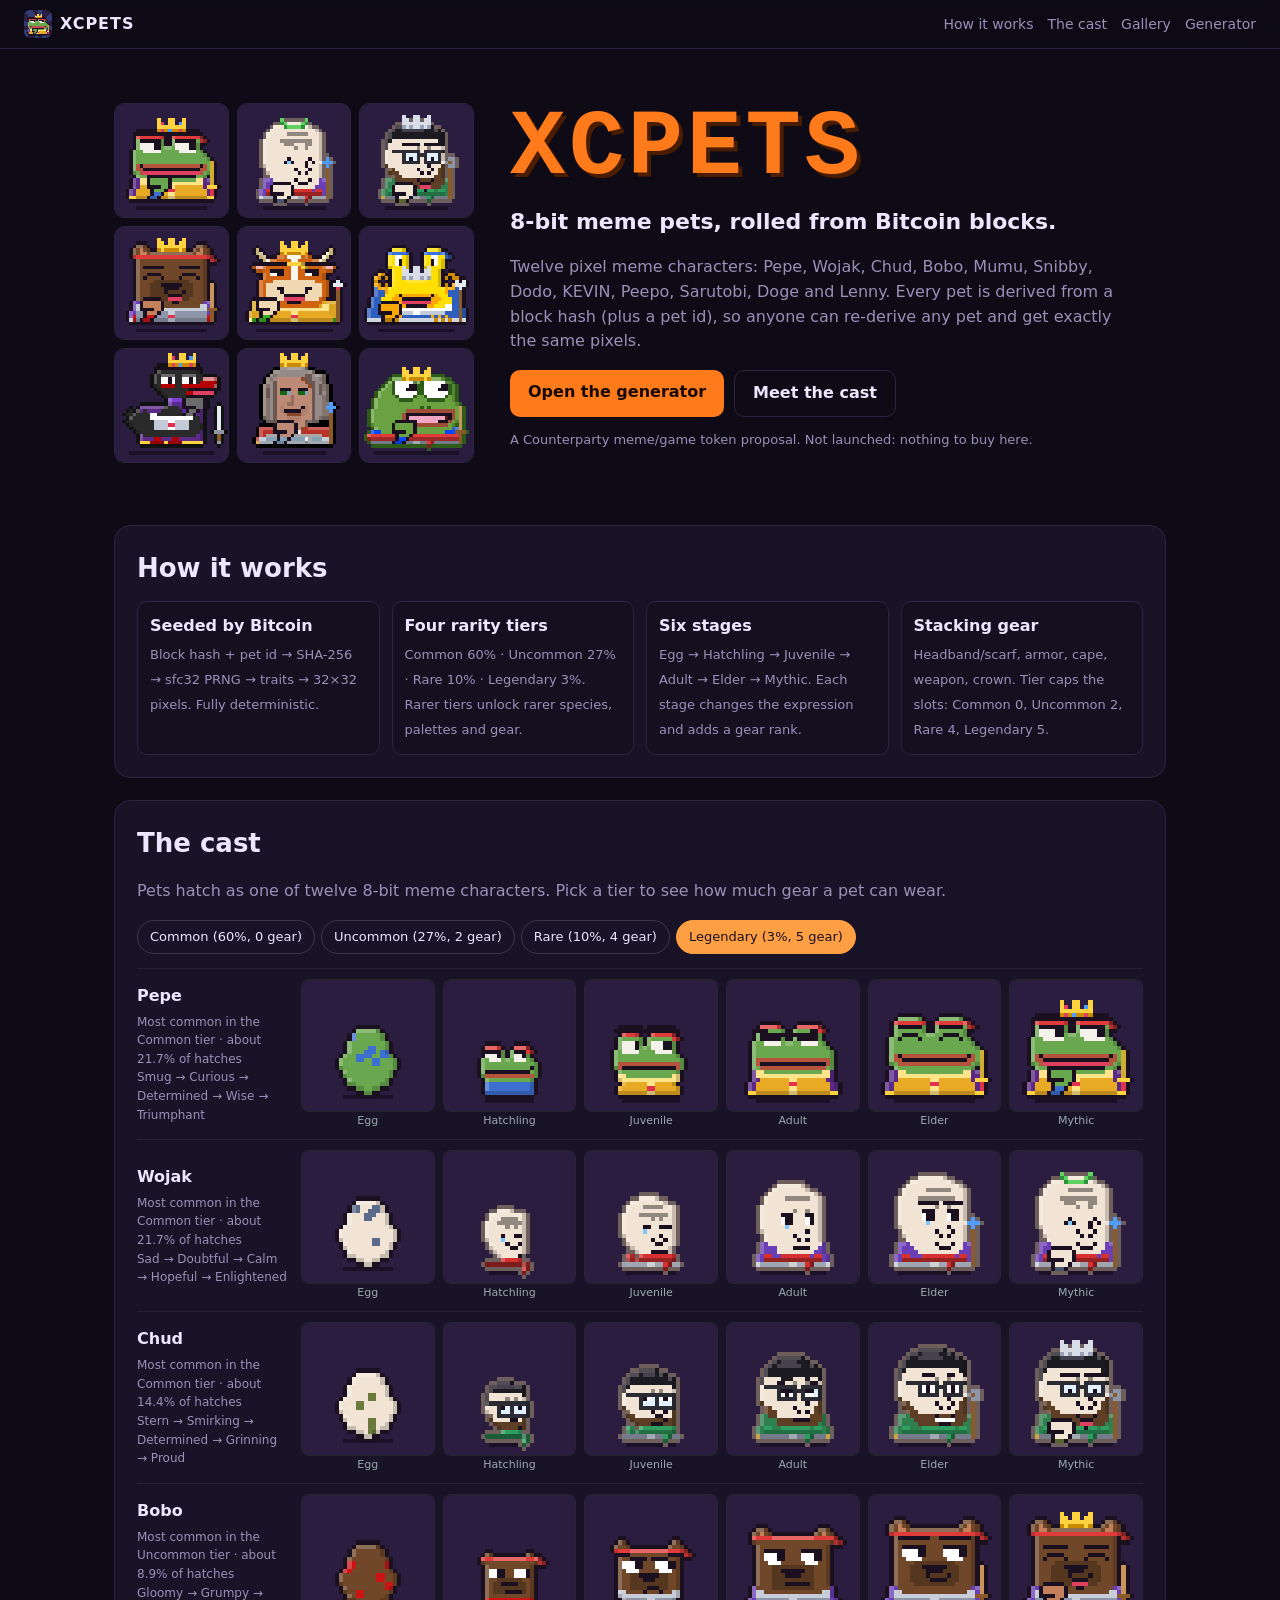
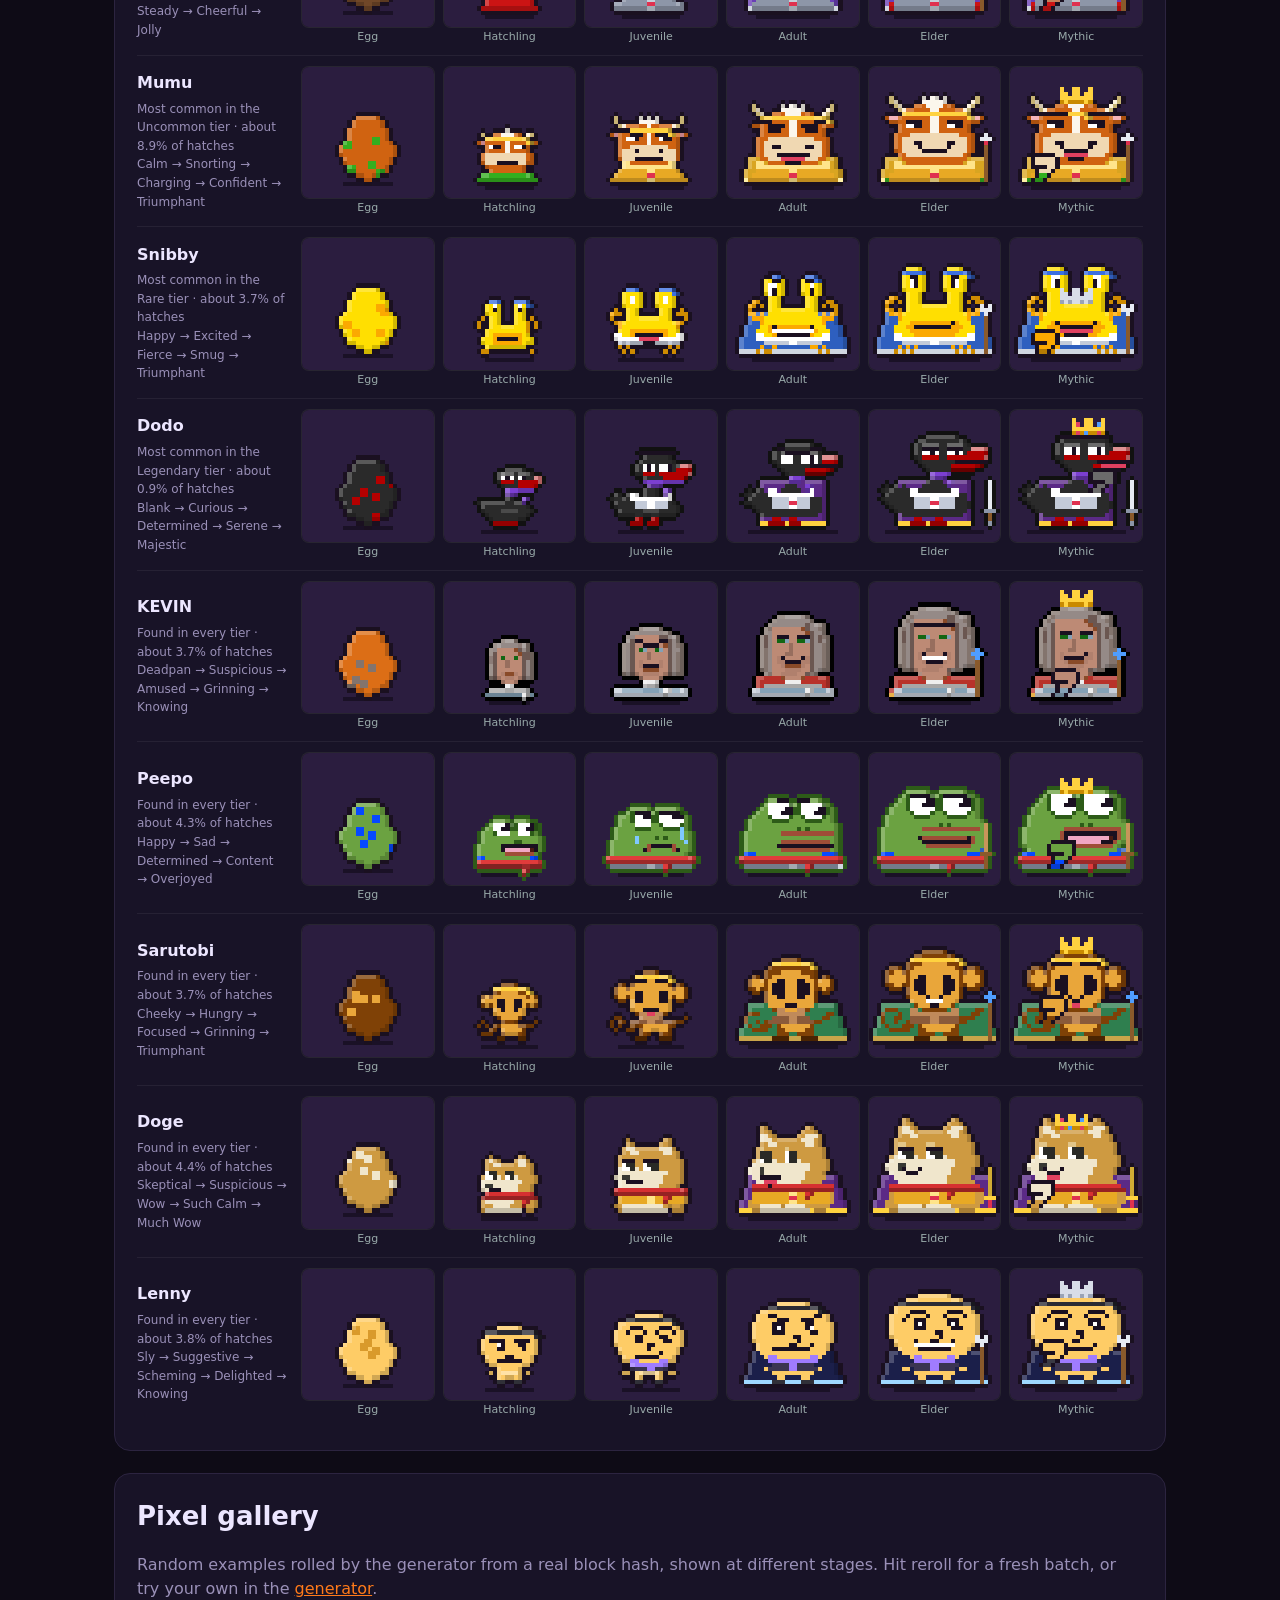
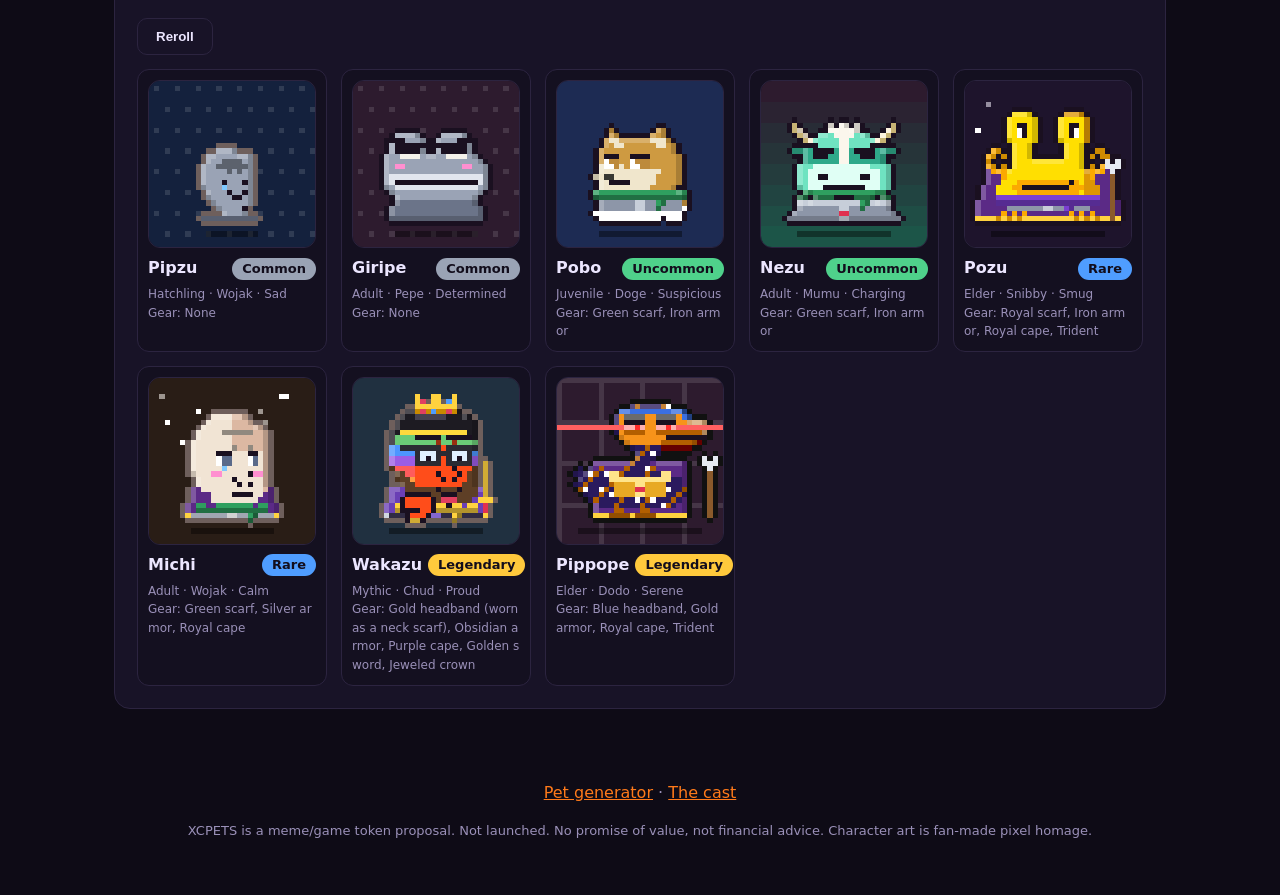
==== index.html @ 15fae64a "XCPETS promo site" ====
<!doctype html>
<html lang="en">
<head>
<meta charset="utf-8">
<meta name="viewport" content="width=device-width,initial-scale=1">
<title>XCPETS — 8-bit meme pets, rolled from Bitcoin blocks</title>
<meta name="description" content="XCPETS: twelve 8-bit meme characters, each pet rolled deterministically from a Bitcoin block hash. Try the pet generator. Not launched yet.">
<meta property="og:title" content="XCPETS — 8-bit meme pets">
<meta property="og:description" content="Twelve 8-bit meme characters, rolled from Bitcoin block hashes. Six stages, four rarity tiers, stacking gear.">
<meta property="og:image" content="img/cast.png">
<meta name="robots" content="noindex">
<link rel="icon" href="img/logo.png">
<link rel="stylesheet" href="css/style.css">
</head>
<body>
<header class="nav">
  <a class="brand" href="#top"><img src="img/logo.png" alt="XCPETS logo: a pixel Pepe pet" width="28" height="28"> XCPETS</a>
  <nav>
    <a href="#how">How it works</a><a href="#cast">The cast</a><a href="#gallery">Gallery</a><a href="generator.html">Generator</a>
  </nav>
</header>

<main id="top">
  <section class="hero">
    <div class="hero-pets" id="heroPets" aria-label="Animated XCPETS pets"></div>
    <div class="hero-copy">
      <h1><span>XCPETS</span></h1>
      <p class="tagline">8-bit meme pets, rolled from Bitcoin blocks.</p>
      <p class="lede">Twelve pixel meme characters: Pepe, Wojak, Chud, Bobo, Mumu, Snibby, Dodo, KEVIN, Peepo, Sarutobi, Doge and Lenny. Every pet is derived from a block hash (plus a pet id), so anyone can re-derive any pet and get exactly the same pixels.</p>
      <div class="cta">
        <a class="btn" href="generator.html">Open the generator</a>
        <a class="btn ghost" href="#cast">Meet the cast</a>
      </div>
      <p class="muted small">A Counterparty meme/game token proposal. Not launched: nothing to buy here.</p>
    </div>
  </section>

  <section id="how" class="panel">
    <h2>How it works</h2>
    <div class="facts">
      <div><b>Seeded by Bitcoin</b><span class="muted small">Block hash + pet id → SHA-256 → sfc32 PRNG → traits → 32×32 pixels. Fully deterministic.</span></div>
      <div><b>Four rarity tiers</b><span class="muted small">Common 60% · Uncommon 27% · Rare 10% · Legendary 3%. Rarer tiers unlock rarer species, palettes and gear.</span></div>
      <div><b>Six stages</b><span class="muted small">Egg → Hatchling → Juvenile → Adult → Elder → Mythic. Each stage changes the expression and adds a gear rank.</span></div>
      <div><b>Stacking gear</b><span class="muted small">Headband/scarf, armor, cape, weapon, crown. Tier caps the slots: Common 0, Uncommon 2, Rare 4, Legendary 5.</span></div>
    </div>
  </section>

  <section id="cast" class="panel">
    <h2>The cast</h2>
    <p class="muted">Pets hatch as one of twelve 8-bit meme characters. Pick a tier to see how much gear a pet can wear.</p>
    <div class="tabs" id="castTiers"></div>
    <div class="cast" id="castRows"></div>
  </section>

  <section id="gallery" class="panel">
    <h2>Pixel gallery</h2>
    <p class="muted">Random examples rolled by the generator from a real block hash, shown at different stages. Hit reroll for a fresh batch, or try your own in the <a href="generator.html">generator</a>.</p>
    <button class="btn ghost" id="reroll" type="button">Reroll</button>
    <div class="cards" id="galleryCards"></div>
  </section>
</main>

<footer>
  <p><a href="generator.html">Pet generator</a> · <a href="#cast">The cast</a></p>
  <p class="muted small">XCPETS is a meme/game token proposal. Not launched. No promise of value, not financial advice. Character art is fan-made pixel homage.</p>
</footer>

<script src="js/pet-core.js"></script>
<script src="js/promo.js"></script>
</body>
</html>
---- css/style.css ----
:root { --bg:#0e0b16; --bg2:#141020; --panel:#181327; --ink:#ece6ff; --dim:#9a90b8; --acc:#ff7a1a; --acc2:#ffc93c; --line:#2c2440;
  --common:#9aa3b5; --uncommon:#4fd18b; --rare:#4f9dff; --legendary:#ffc93c; }
* { box-sizing: border-box; }
html { scroll-behavior: smooth; }
body { margin:0; background: radial-gradient(1200px 600px at 70% -10%, #2a1640 0%, transparent 60%), var(--bg); color:var(--ink);
  font: 16px/1.55 system-ui, -apple-system, "Segoe UI", Roboto, sans-serif; }
a { color: var(--acc); } code { font-family: ui-monospace, SFMono-Regular, Menlo, Consolas, monospace; font-size: .92em; background:#0b0912; padding: 1px 5px; border-radius: 4px; }
.nav { position: sticky; top:0; z-index: 5; display:flex; align-items:center; justify-content: space-between; gap: 16px; padding: 10px 24px;
  background: rgba(14,11,22,.85); backdrop-filter: blur(8px); border-bottom: 1px solid var(--line); flex-wrap: wrap; }
.brand { display:flex; align-items:center; gap:8px; font-weight:800; color: var(--ink); text-decoration:none; letter-spacing:.06em; }
.brand img { image-rendering: pixelated; border-radius: 6px; }
.nav nav a { color: var(--dim); text-decoration: none; margin-left: 14px; font-size: 14px; } .nav nav a:hover { color: var(--ink); }
main { max-width: 1100px; margin: 0 auto; padding: 24px; }
.hero { display:grid; grid-template-columns: 360px 1fr; gap: 36px; align-items: center; padding: 30px 0 40px; }
@media (max-width: 820px) { .hero { grid-template-columns: 1fr; } }
.hero-art img { width: 100%; max-width: 360px; aspect-ratio: 1; object-fit: contain; image-rendering: pixelated; border-radius: 18px; border: 1px solid var(--line); background: var(--bg2); display:block; }
h1 { font-size: clamp(48px, 9vw, 92px); margin: 0; letter-spacing: .04em; line-height: 1; font-family: ui-monospace, Menlo, Consolas, monospace; }
h1 span { color: var(--acc); text-shadow: 4px 4px 0 #4a1d00; }
.tagline { font-size: 22px; margin: 10px 0; font-weight: 700; }
.lede { color: var(--dim); max-width: 60ch; }
.cta { display:flex; gap: 10px; flex-wrap: wrap; }
.btn { display:inline-block; padding: 10px 18px; border-radius: 10px; background: var(--acc); color:#170900; font-weight: 800; text-decoration:none; }
.btn.ghost { background: transparent; color: var(--ink); border:1px solid var(--line); }
.panel { background: var(--panel); border: 1px solid var(--line); border-radius: 16px; padding: 22px; margin: 22px 0; }
h2 { margin: 0 0 6px; font-size: 26px; } h3 { margin: 20px 0 8px; font-size: 17px; color: var(--dim); }
.muted { color: var(--dim); } .small { font-size: 13px; }
canvas.pixel { image-rendering: pixelated; border-radius: 12px; border: 1px solid var(--line); display:block; }
canvas.big { width: 100%; max-width: 320px; aspect-ratio: 1; }
.stage-name { margin-top: 10px; text-align:center; }
.pill { display:inline-block; padding: 1px 10px; border-radius: 99px; background: #2c2440; font-size: 13px; font-weight:700; }
.pill.tier { color:#120d1c; }
.tablewrap { overflow-x: auto; }
table { width: 100%; border-collapse: collapse; font-size: 14px; }
th { text-align:left; color: var(--dim); font-weight: 600; border-bottom: 1px solid var(--line); padding: 6px 8px; }
td { border-bottom: 1px dashed var(--line); padding: 6px 8px; vertical-align: top; }
.stat-table td:first-child { color: var(--dim); text-transform: capitalize; width: 30%; }
.mono { font-family: ui-monospace, Menlo, Consolas, monospace; font-size: 13px; }
.steps li { margin: 4px 0; }
.cards { display:grid; grid-template-columns: repeat(auto-fill, minmax(170px, 1fr)); gap: 14px; margin-top: 14px; }
.card { background: var(--bg2); border:1px solid var(--line); border-radius: 12px; padding: 10px; }
.card canvas { width: 100%; aspect-ratio: 1; }
.card .t { display:flex; justify-content: space-between; align-items:center; margin-top: 8px; font-weight: 700; gap: 6px; }
.card .m { color: var(--dim); font-size: 12px; margin-top: 4px; word-break: break-all; }
.tier-common { background: var(--common); } .tier-uncommon { background: var(--uncommon); } .tier-rare { background: var(--rare); } .tier-legendary { background: var(--legendary); }
.card.preview { border-style: dashed; }
footer { max-width: 1100px; margin: 0 auto; padding: 10px 24px 40px; color: var(--dim); text-align:center; }

.strip6{display:grid;grid-template-columns:repeat(6,1fr);gap:8px}
.strip6>div{text-align:center;font-size:11px;color:var(--muted,#9aa)}
.strip6 canvas{width:100%;aspect-ratio:1;image-rendering:pixelated;border-radius:8px;border:1px solid rgba(255,255,255,.08);background:#16121f}
.tabs{display:flex;gap:6px;flex-wrap:wrap;margin:8px 0 14px}
.tabs button{background:transparent;color:inherit;border:1px solid rgba(255,255,255,.15);border-radius:999px;padding:6px 12px;cursor:pointer;font:inherit;font-size:13px}
.tabs button.on{background:#ff9f43;color:#1a1020;border-color:#ff9f43}
.cast-row{display:grid;grid-template-columns:150px 1fr;gap:14px;align-items:center;padding:10px 0;border-top:1px solid rgba(255,255,255,.06)}
.cast-row h4{margin:0 0 4px}
.cast-row p{margin:0;font-size:12px}
@media (max-width:640px){.cast-row{grid-template-columns:1fr}.strip6{gap:4px}}

.hero-pets{display:grid;grid-template-columns:repeat(3,1fr);gap:8px;max-width:360px}
.hero-pets canvas{width:100%;aspect-ratio:1;image-rendering:pixelated;border-radius:10px;border:1px solid var(--line);background:var(--bg2)}
.facts{display:grid;grid-template-columns:repeat(auto-fill,minmax(220px,1fr));gap:12px;margin-top:12px}
.facts div{background:var(--bg2);border:1px solid var(--line);border-radius:10px;padding:12px}
.facts b{display:block;margin-bottom:4px}
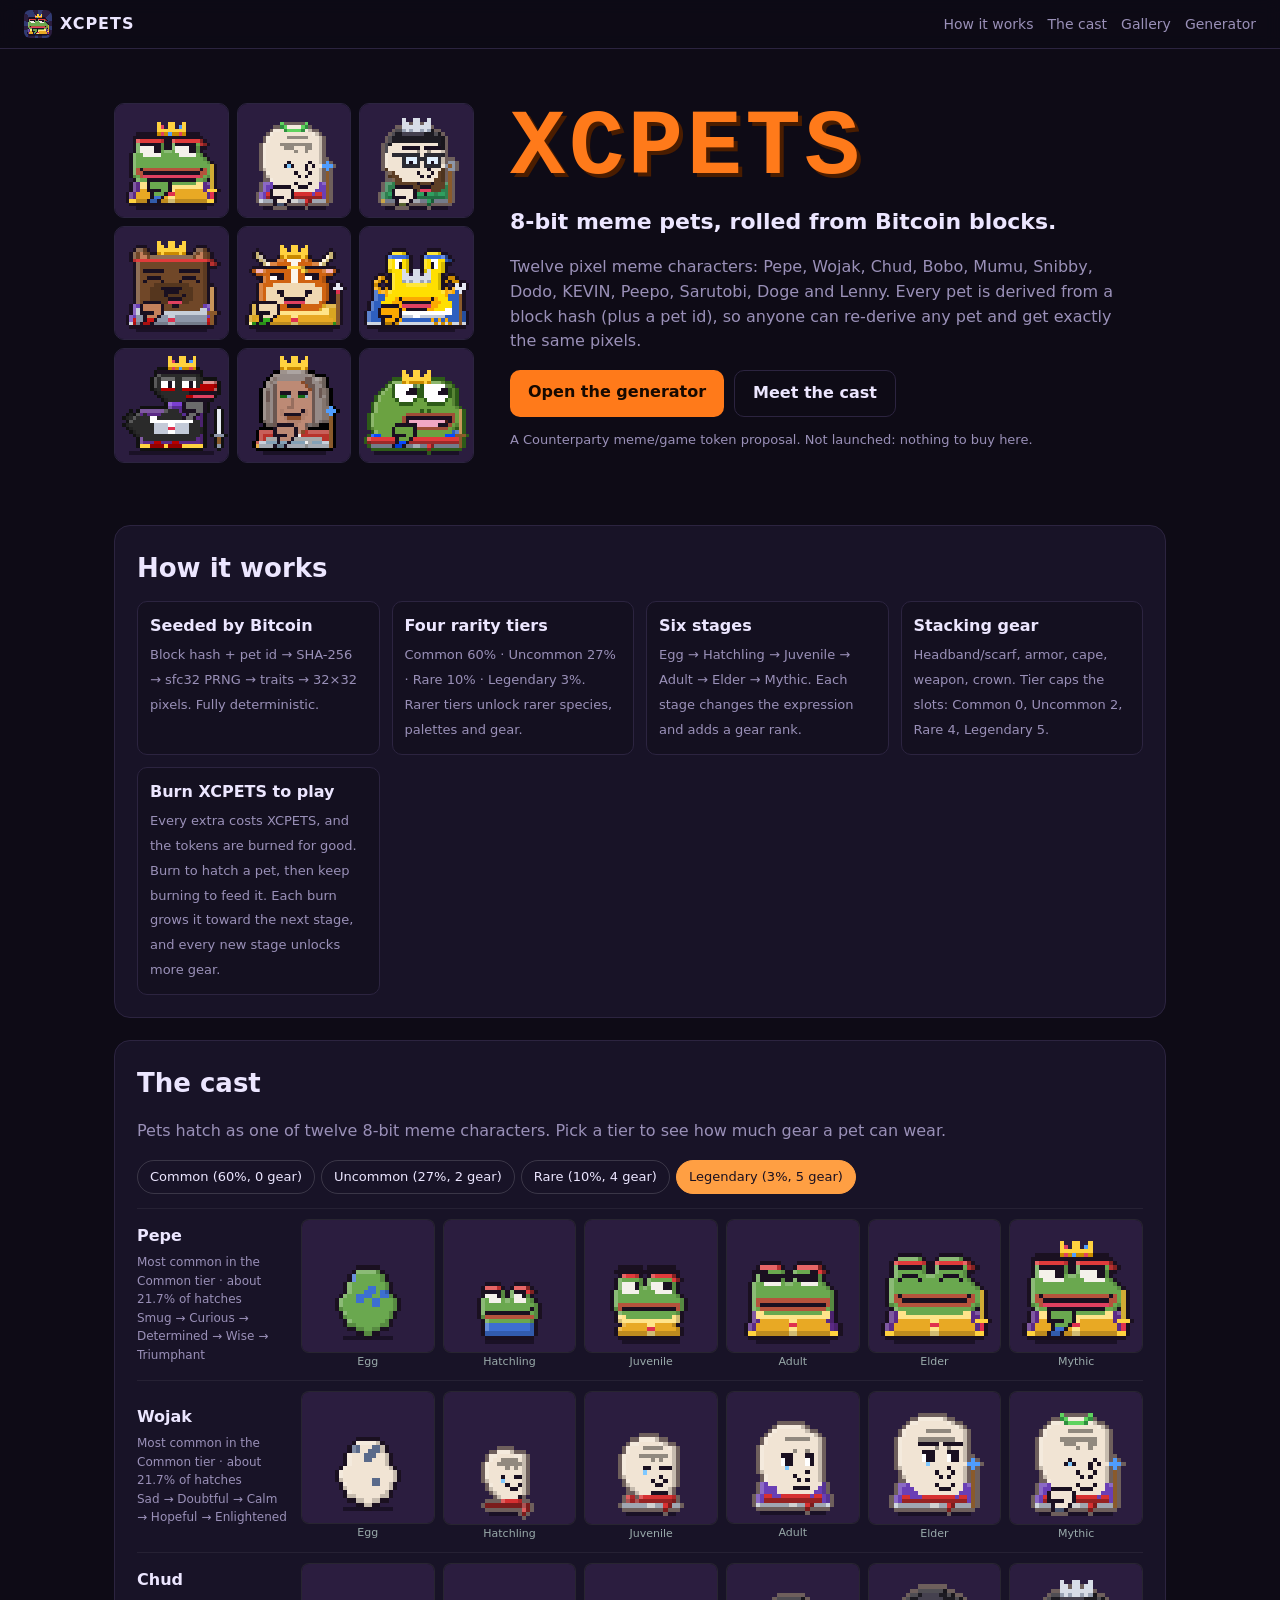
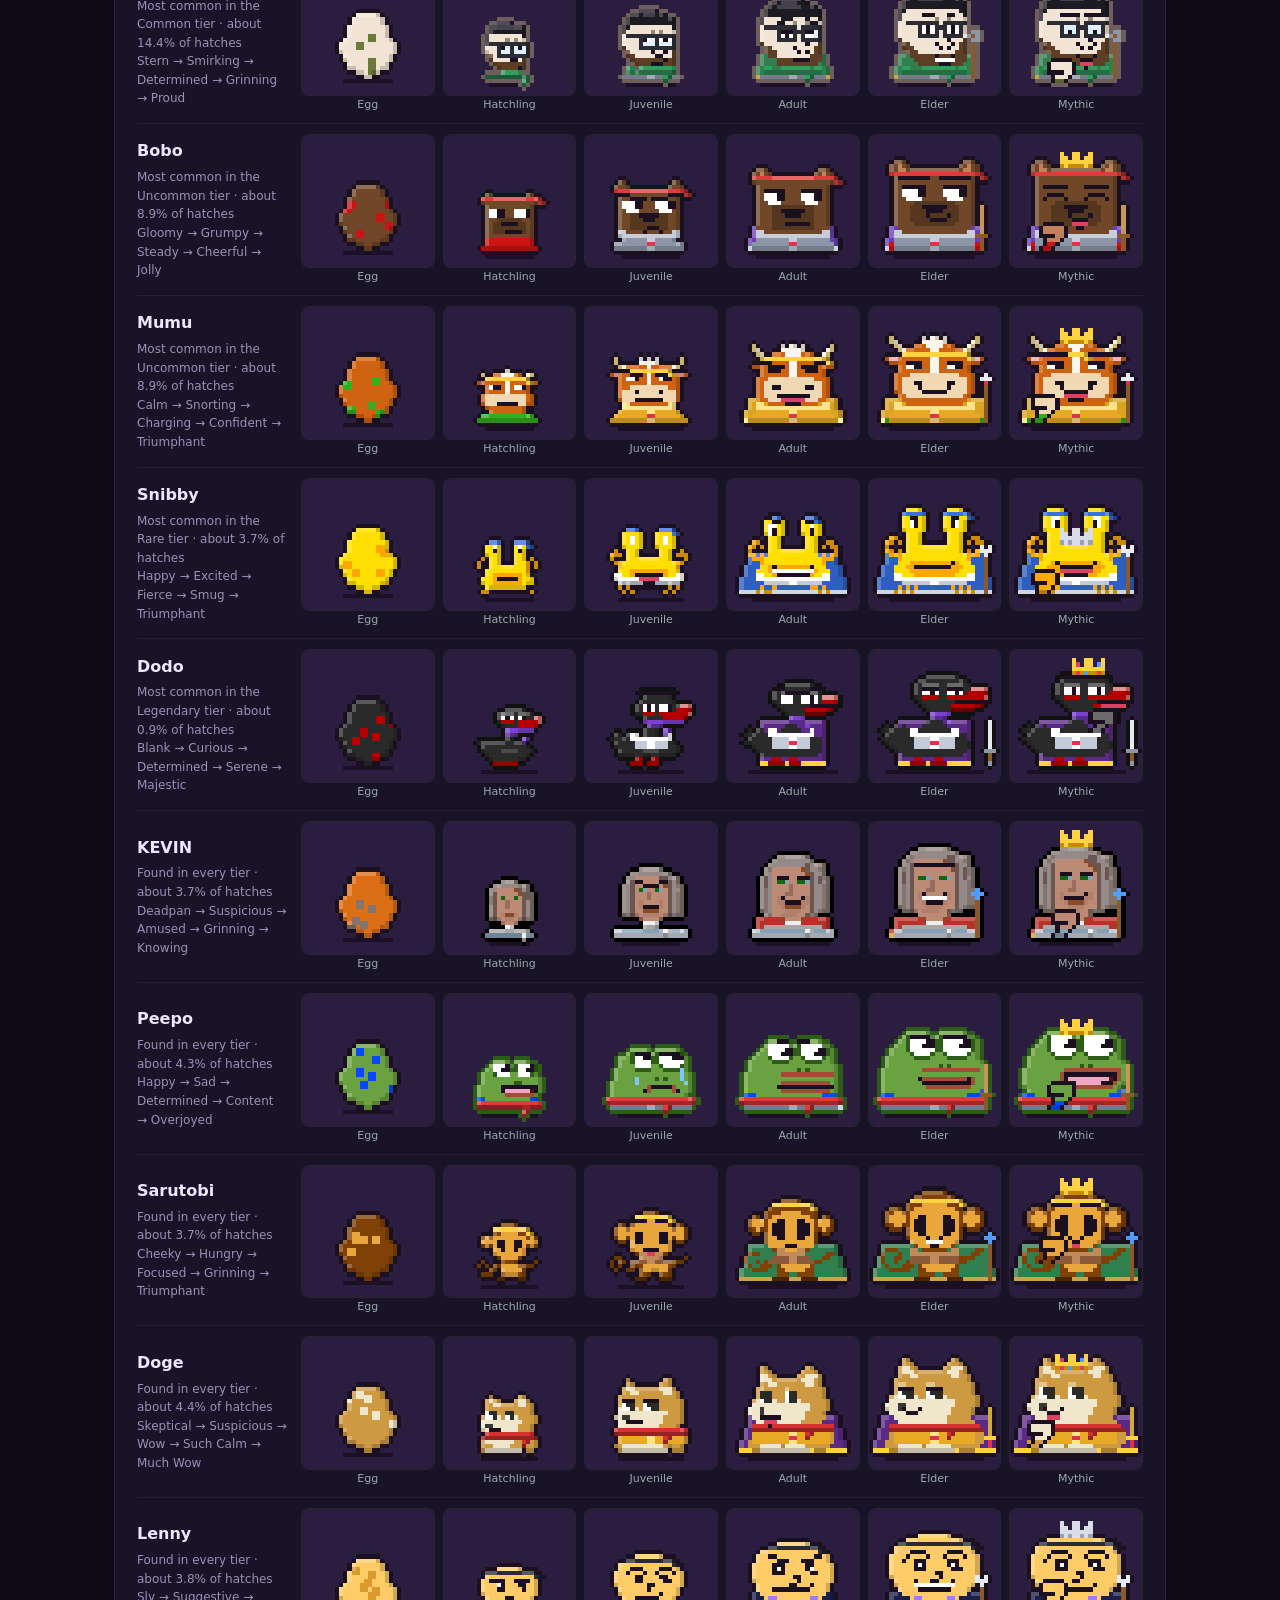
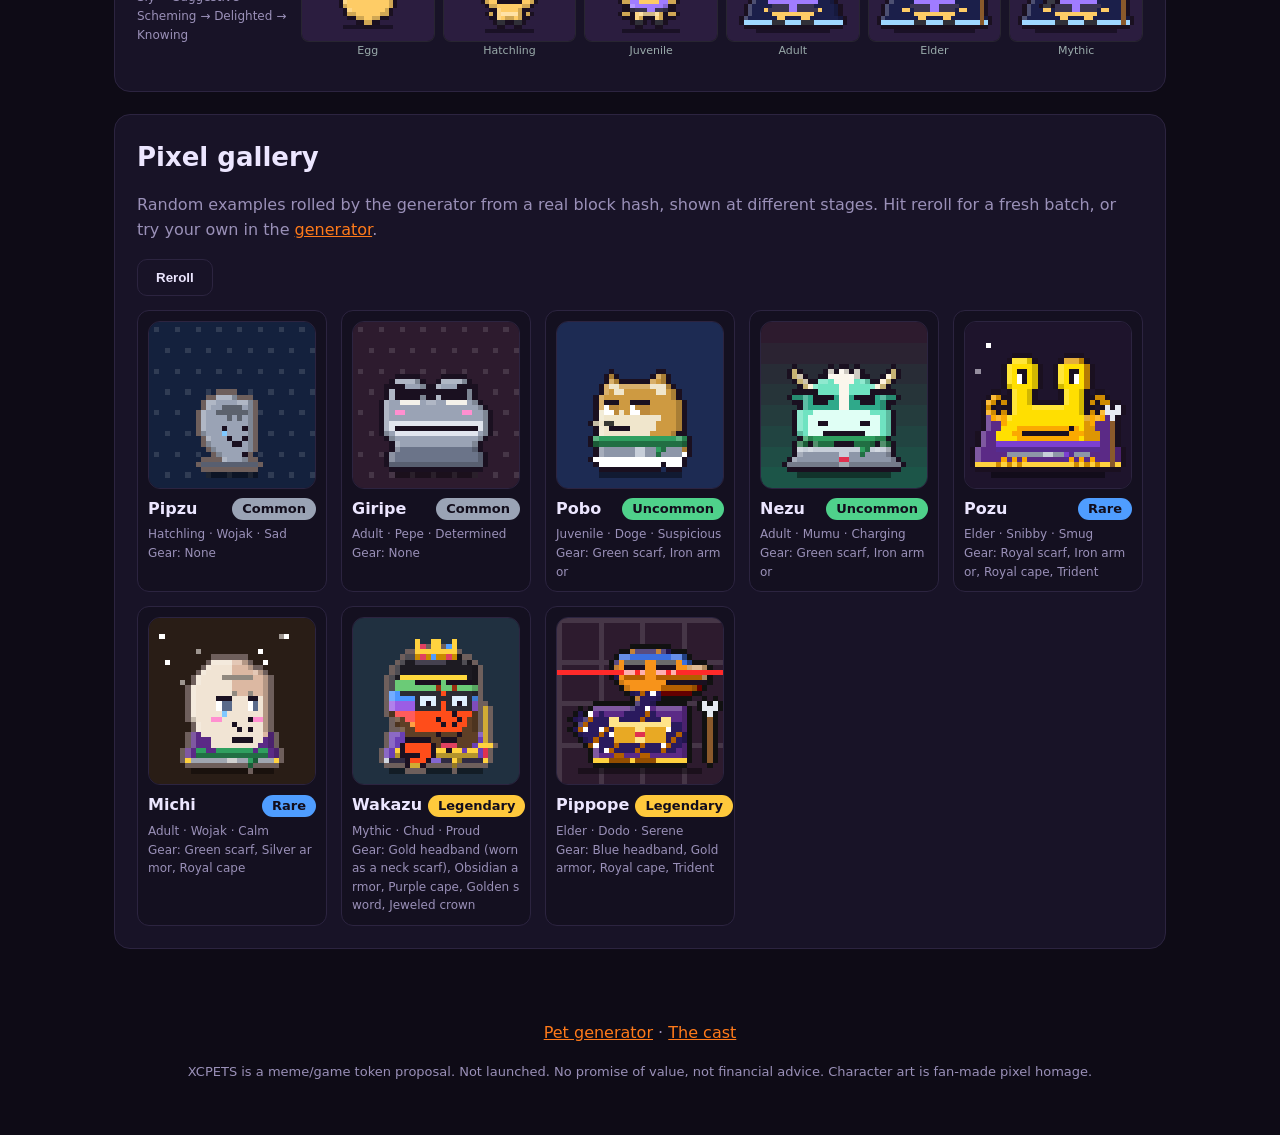
==== commit 048f356d: "Explain burning XCPETS for extras" ====
--- a/index.html
+++ b/index.html
@@ -42,6 +42,7 @@
       <div><b>Four rarity tiers</b><span class="muted small">Common 60% · Uncommon 27% · Rare 10% · Legendary 3%. Rarer tiers unlock rarer species, palettes and gear.</span></div>
       <div><b>Six stages</b><span class="muted small">Egg → Hatchling → Juvenile → Adult → Elder → Mythic. Each stage changes the expression and adds a gear rank.</span></div>
       <div><b>Stacking gear</b><span class="muted small">Headband/scarf, armor, cape, weapon, crown. Tier caps the slots: Common 0, Uncommon 2, Rare 4, Legendary 5.</span></div>
+      <div><b>Burn XCPETS to play</b><span class="muted small">Every extra costs XCPETS, and the tokens are burned for good. Burn to hatch a pet, then keep burning to feed it. Each burn grows it toward the next stage, and every new stage unlocks more gear.</span></div>
     </div>
   </section>
 
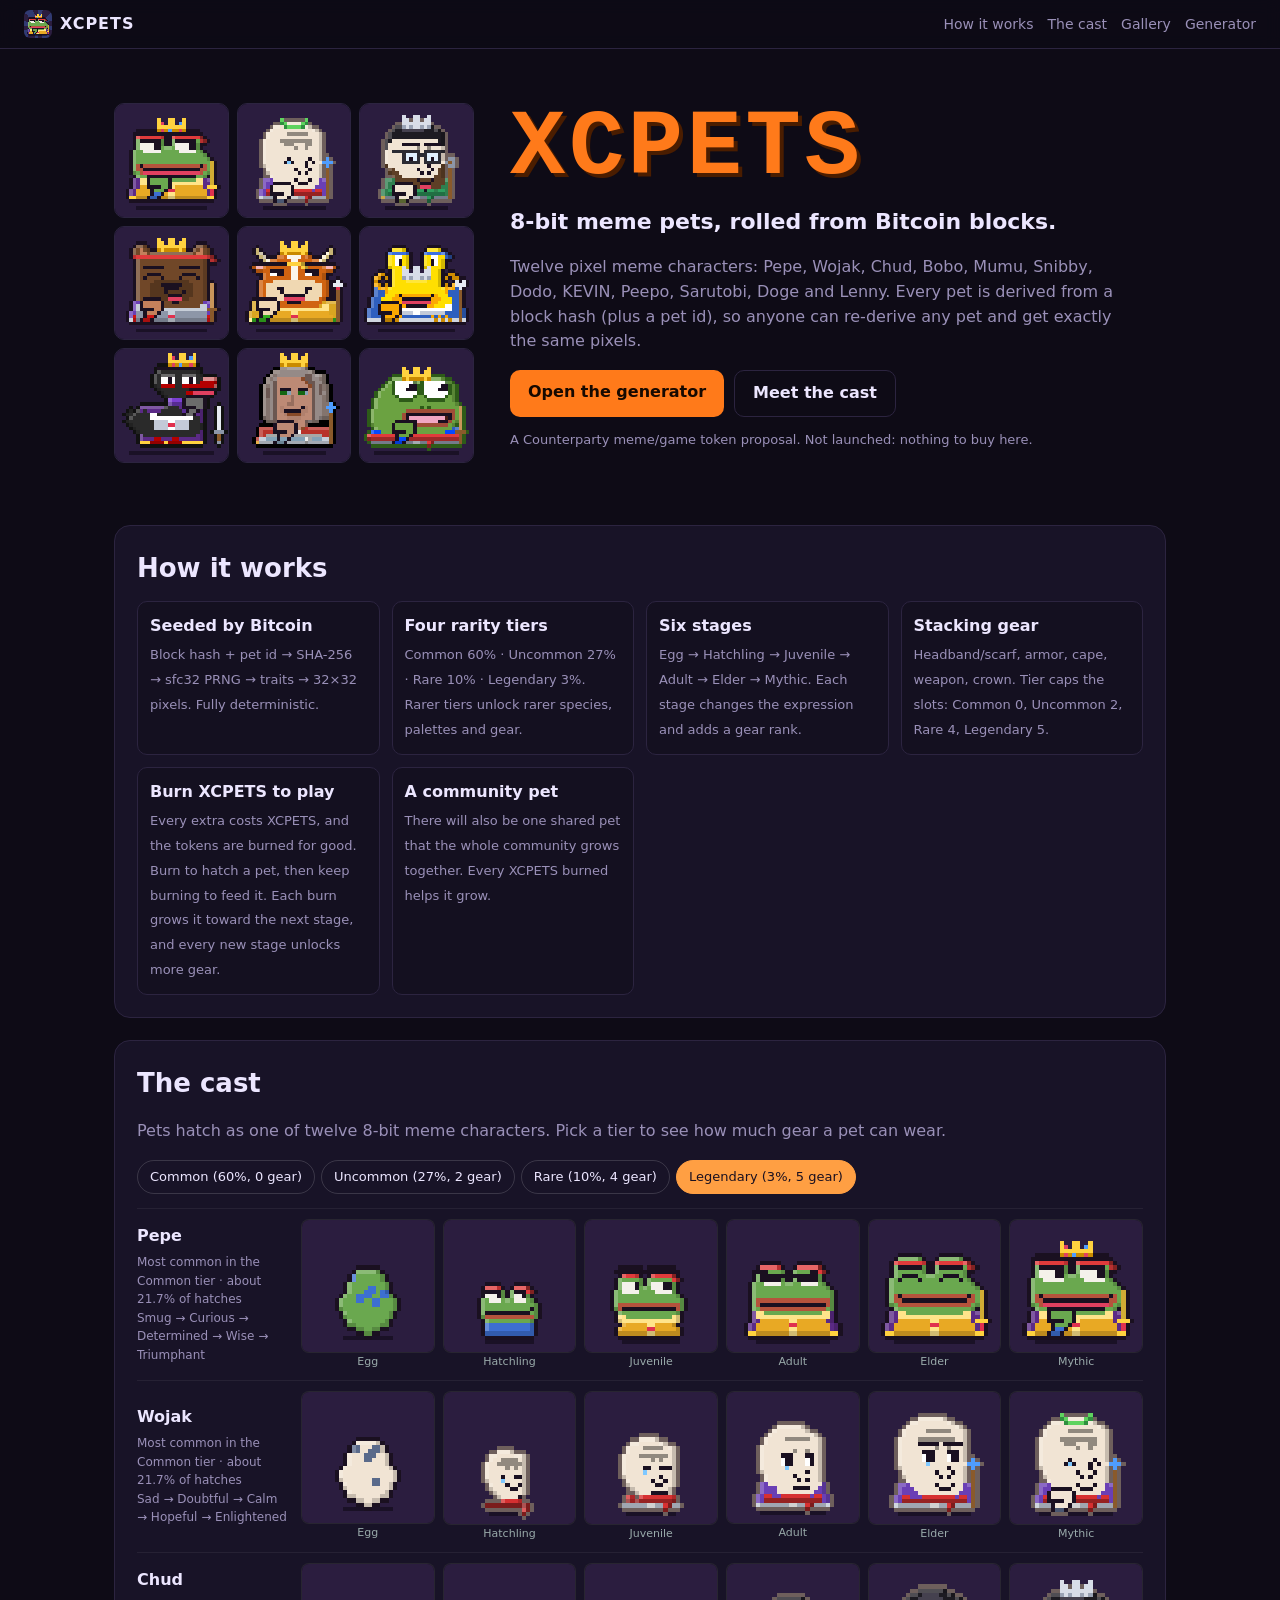
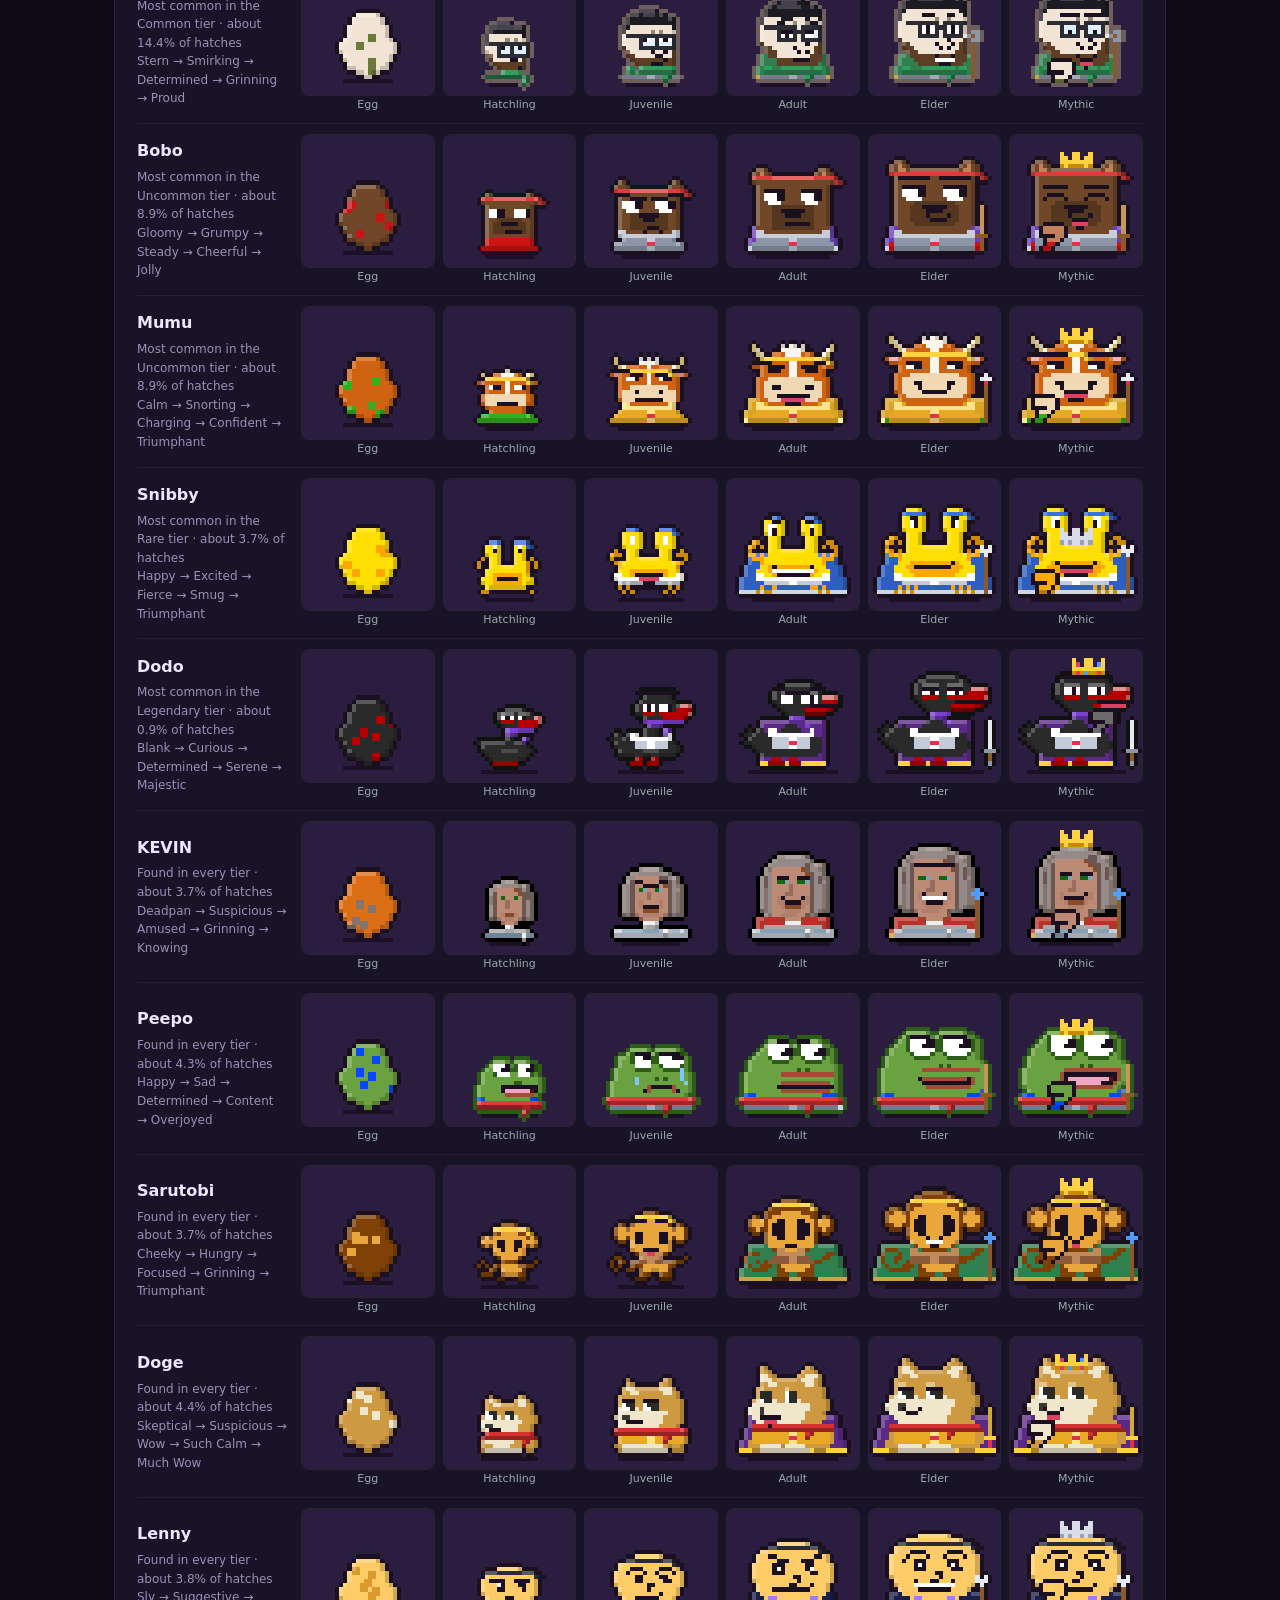
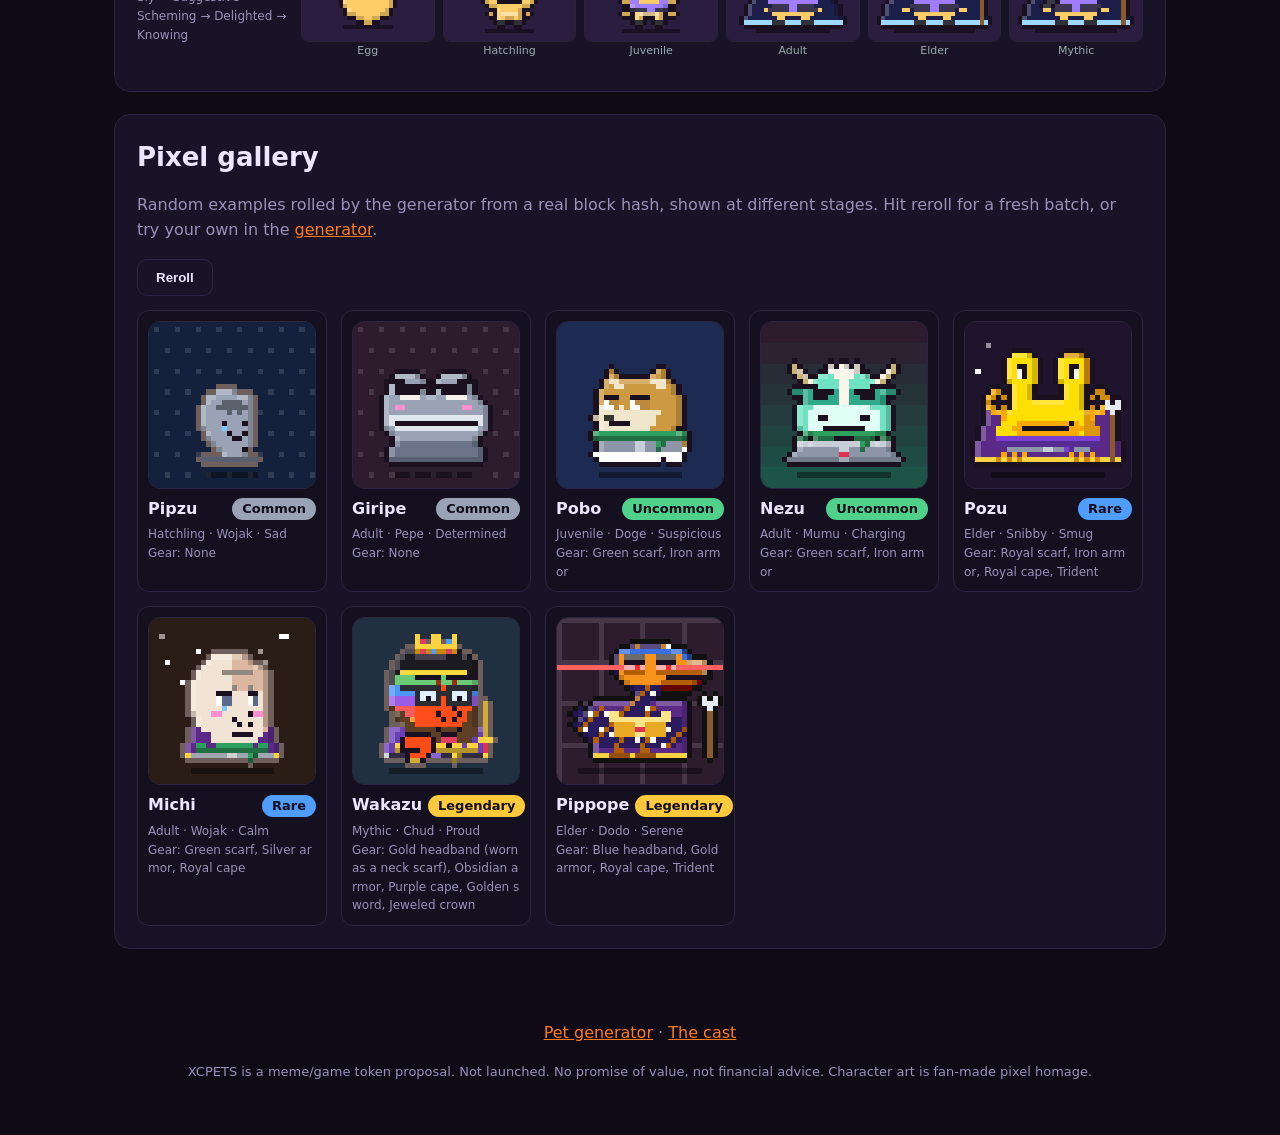
==== commit 3a1be1b0: "Mention the community pet" ====
--- a/index.html
+++ b/index.html
@@ -43,6 +43,7 @@
       <div><b>Six stages</b><span class="muted small">Egg → Hatchling → Juvenile → Adult → Elder → Mythic. Each stage changes the expression and adds a gear rank.</span></div>
       <div><b>Stacking gear</b><span class="muted small">Headband/scarf, armor, cape, weapon, crown. Tier caps the slots: Common 0, Uncommon 2, Rare 4, Legendary 5.</span></div>
       <div><b>Burn XCPETS to play</b><span class="muted small">Every extra costs XCPETS, and the tokens are burned for good. Burn to hatch a pet, then keep burning to feed it. Each burn grows it toward the next stage, and every new stage unlocks more gear.</span></div>
+      <div><b>A community pet</b><span class="muted small">There will also be one shared pet that the whole community grows together. Every XCPETS burned helps it grow.</span></div>
     </div>
   </section>
 
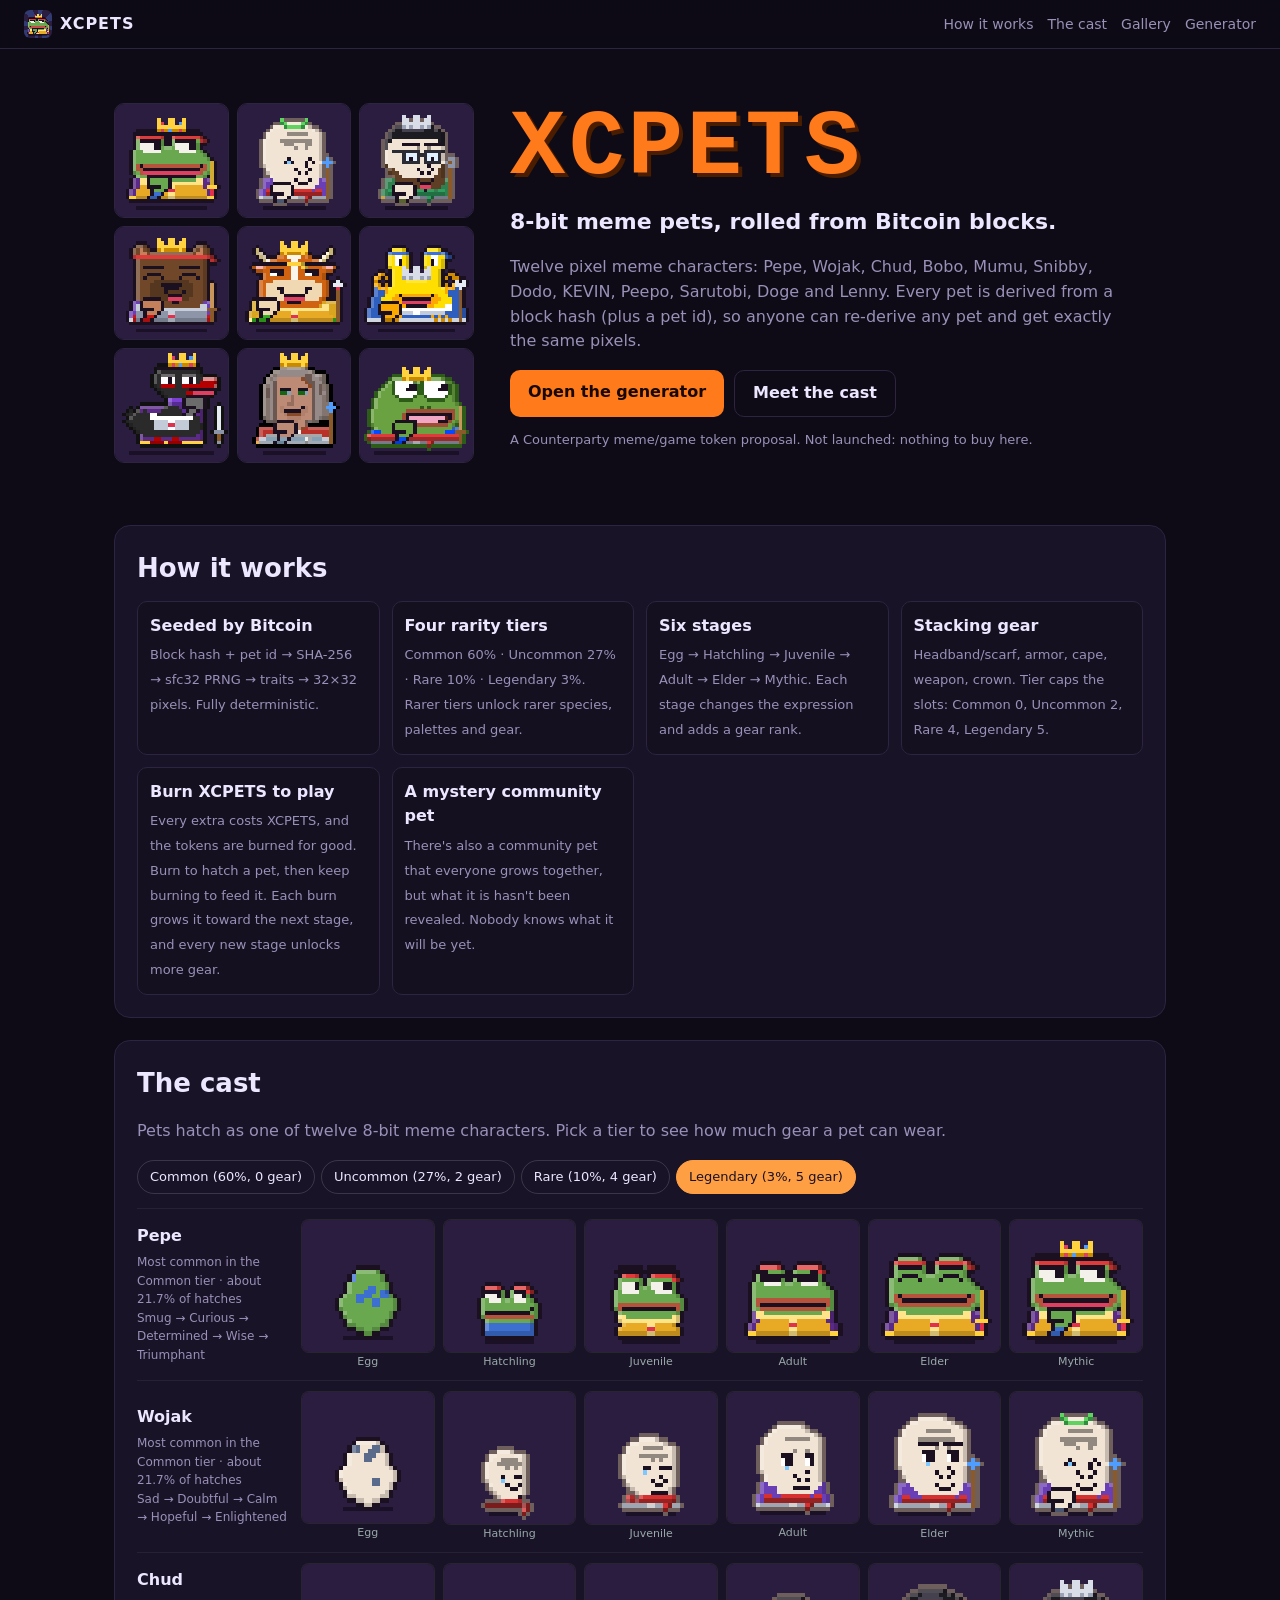
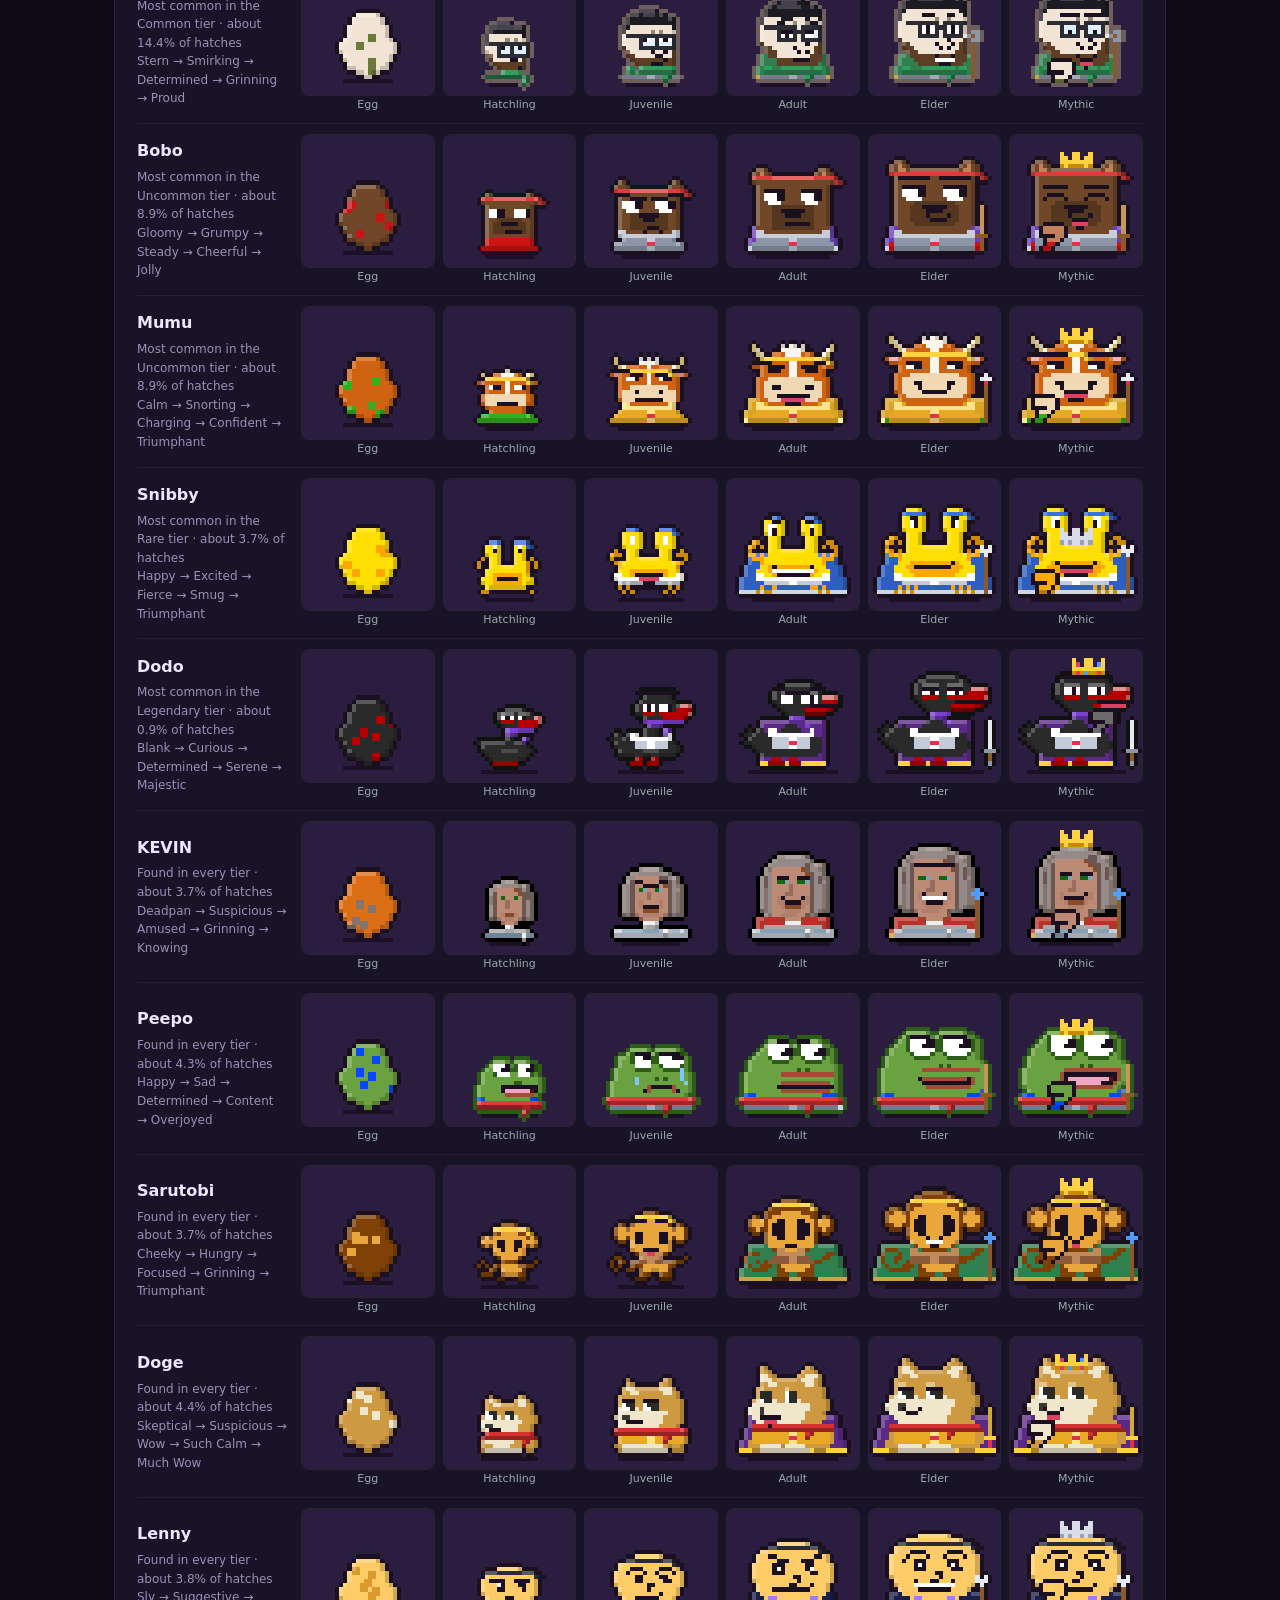
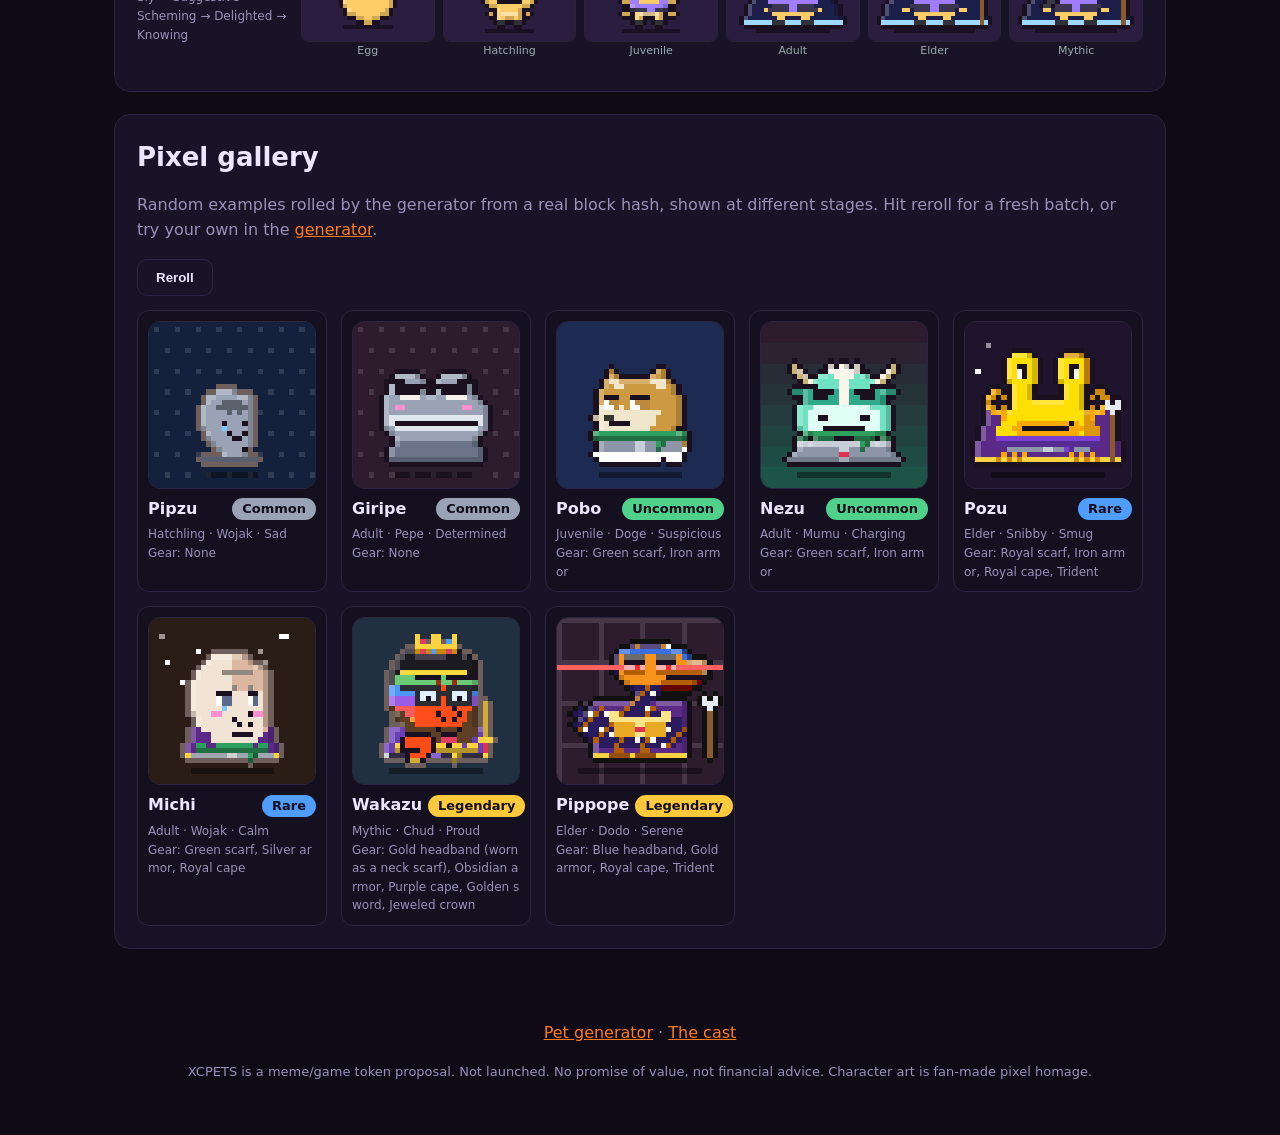
==== commit e7b744aa: "Community pet is a mystery" ====
--- a/index.html
+++ b/index.html
@@ -43,7 +43,7 @@
       <div><b>Six stages</b><span class="muted small">Egg → Hatchling → Juvenile → Adult → Elder → Mythic. Each stage changes the expression and adds a gear rank.</span></div>
       <div><b>Stacking gear</b><span class="muted small">Headband/scarf, armor, cape, weapon, crown. Tier caps the slots: Common 0, Uncommon 2, Rare 4, Legendary 5.</span></div>
       <div><b>Burn XCPETS to play</b><span class="muted small">Every extra costs XCPETS, and the tokens are burned for good. Burn to hatch a pet, then keep burning to feed it. Each burn grows it toward the next stage, and every new stage unlocks more gear.</span></div>
-      <div><b>A community pet</b><span class="muted small">There will also be one shared pet that the whole community grows together. Every XCPETS burned helps it grow.</span></div>
+      <div><b>A mystery community pet</b><span class="muted small">There's also a community pet that everyone grows together, but what it is hasn't been revealed. Nobody knows what it will be yet.</span></div>
     </div>
   </section>
 
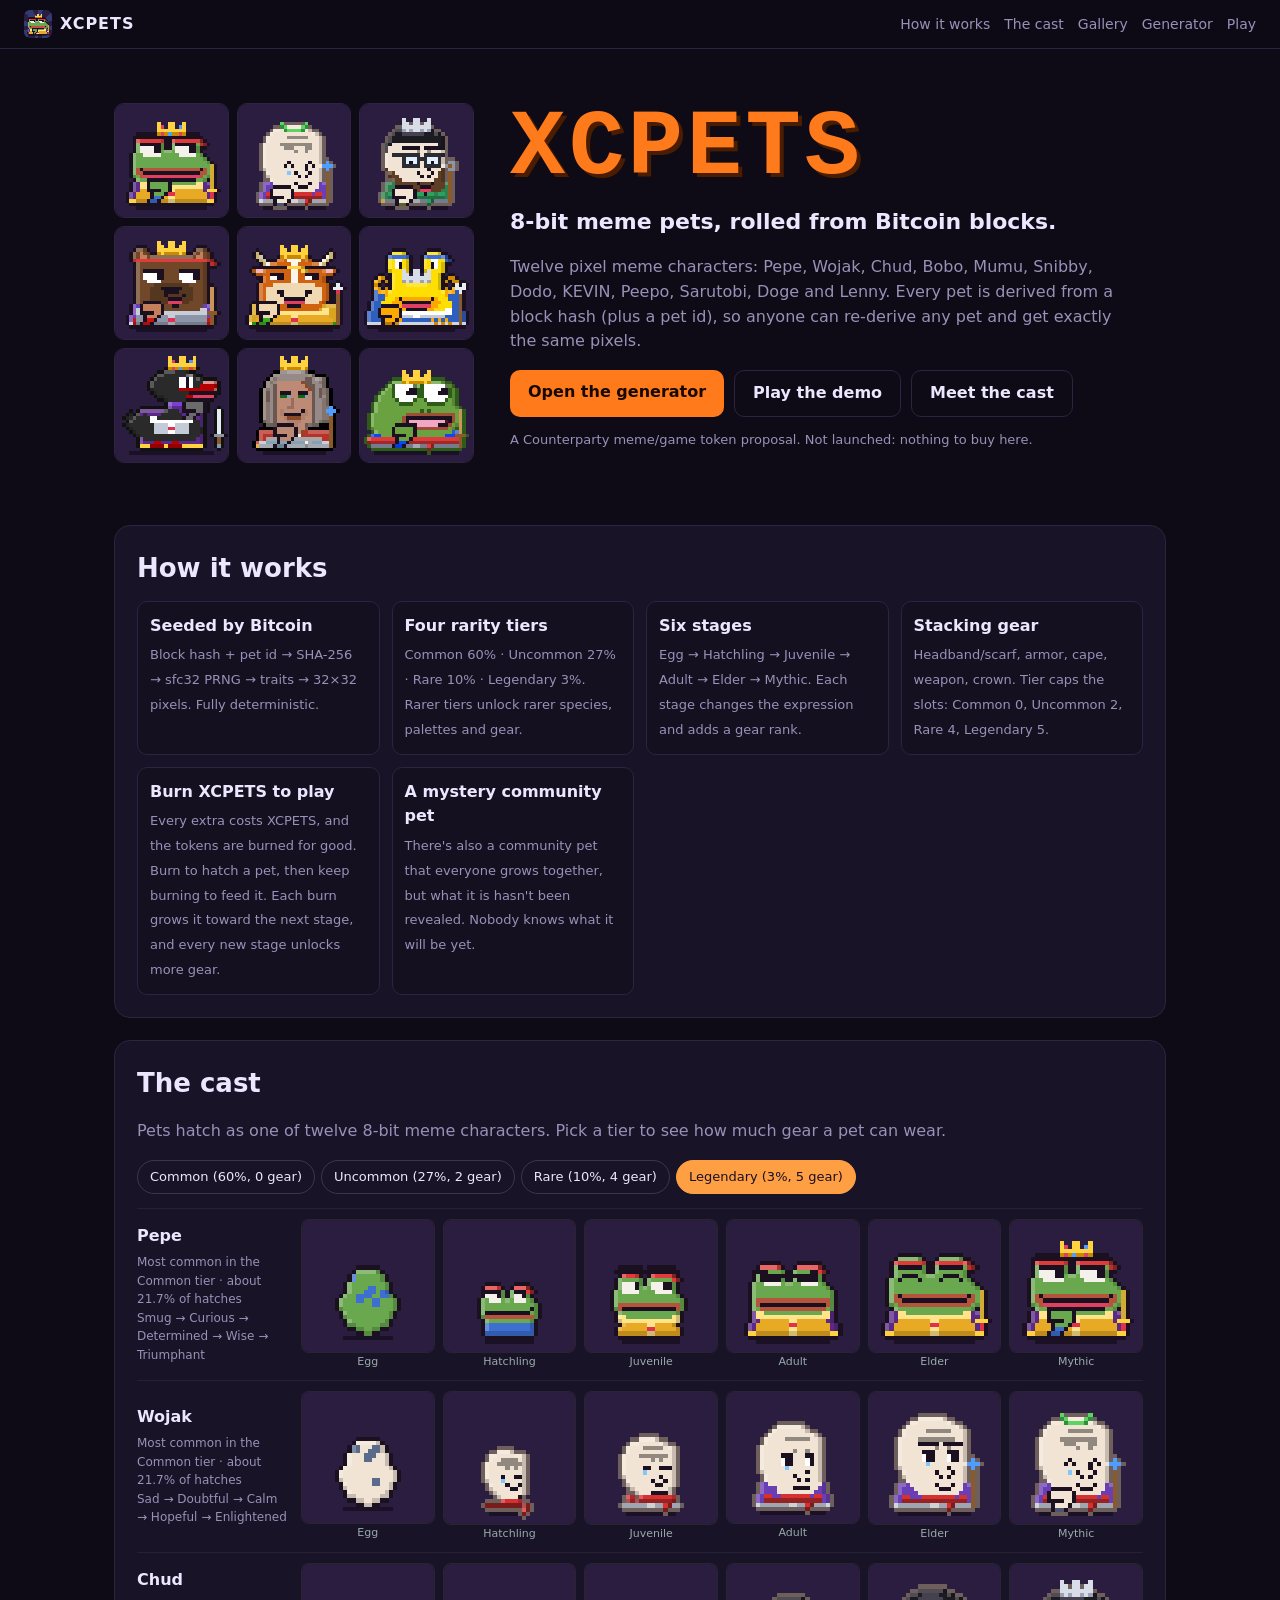
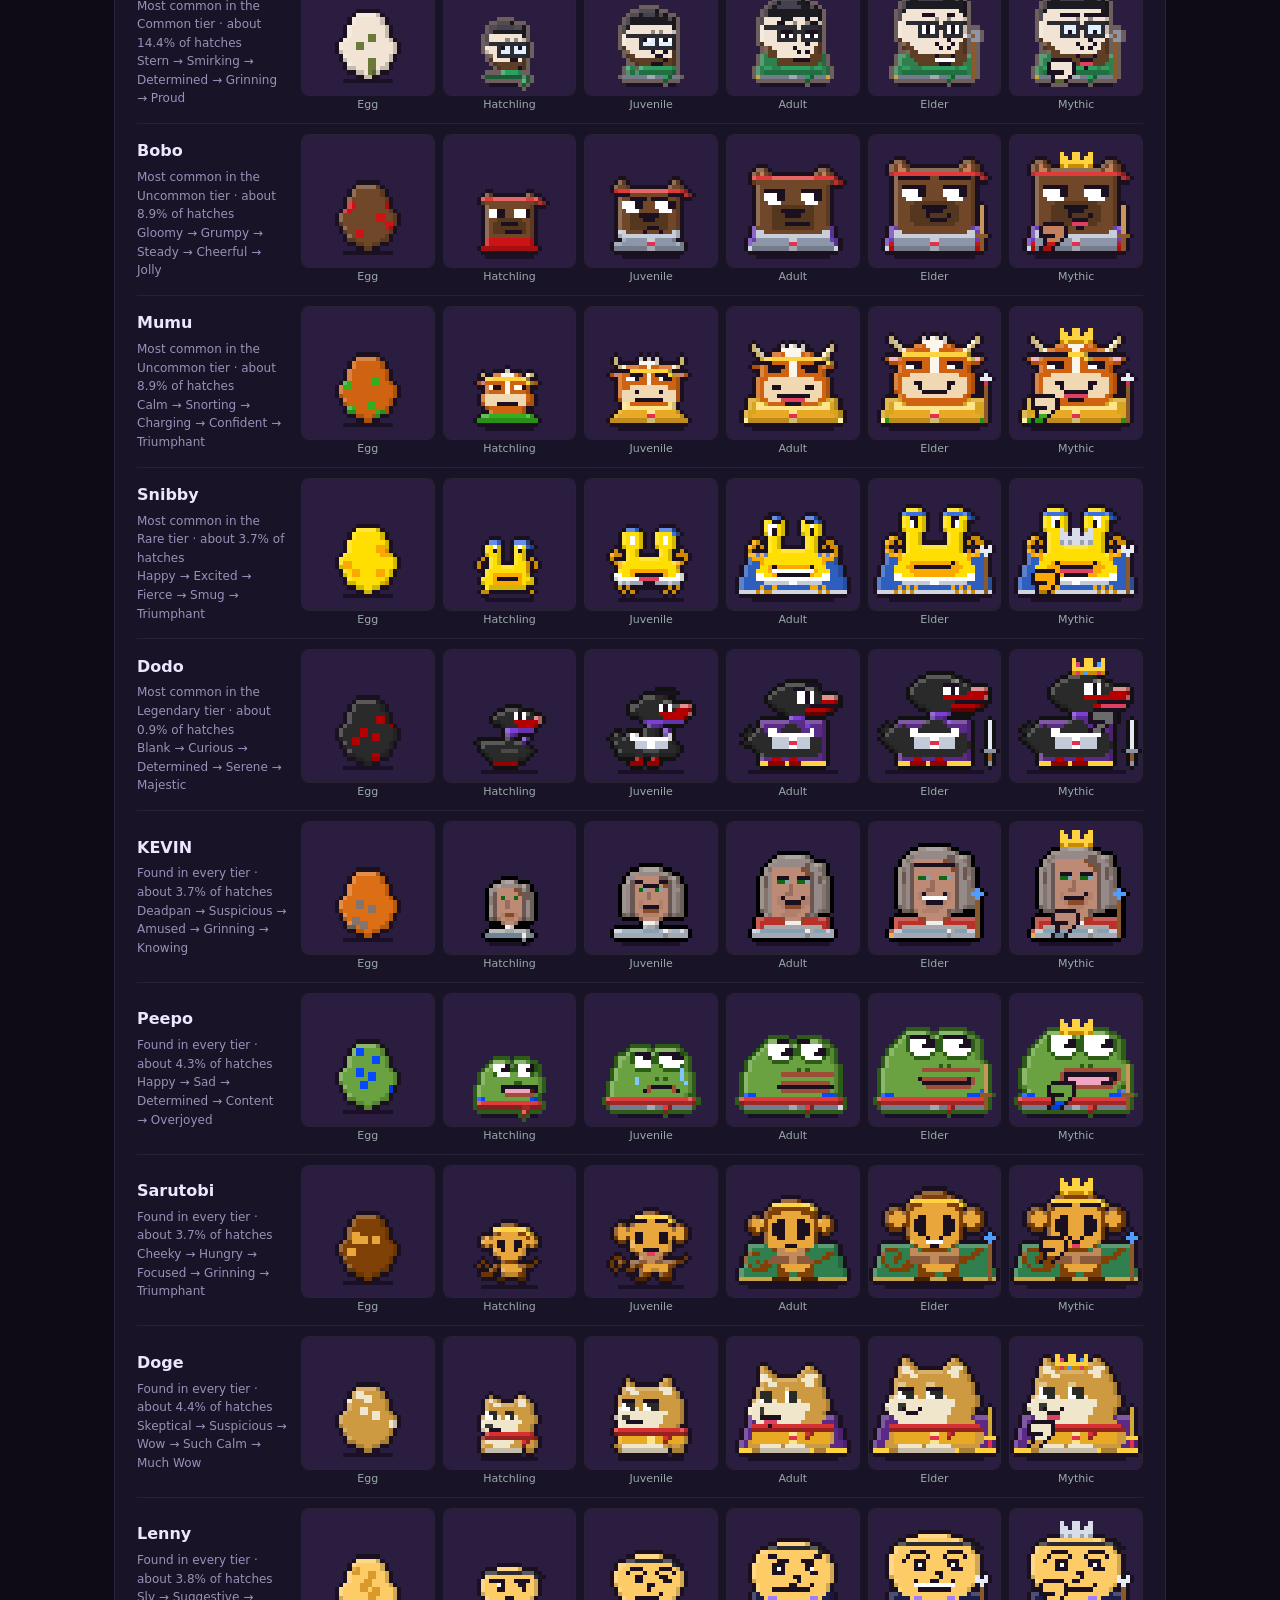
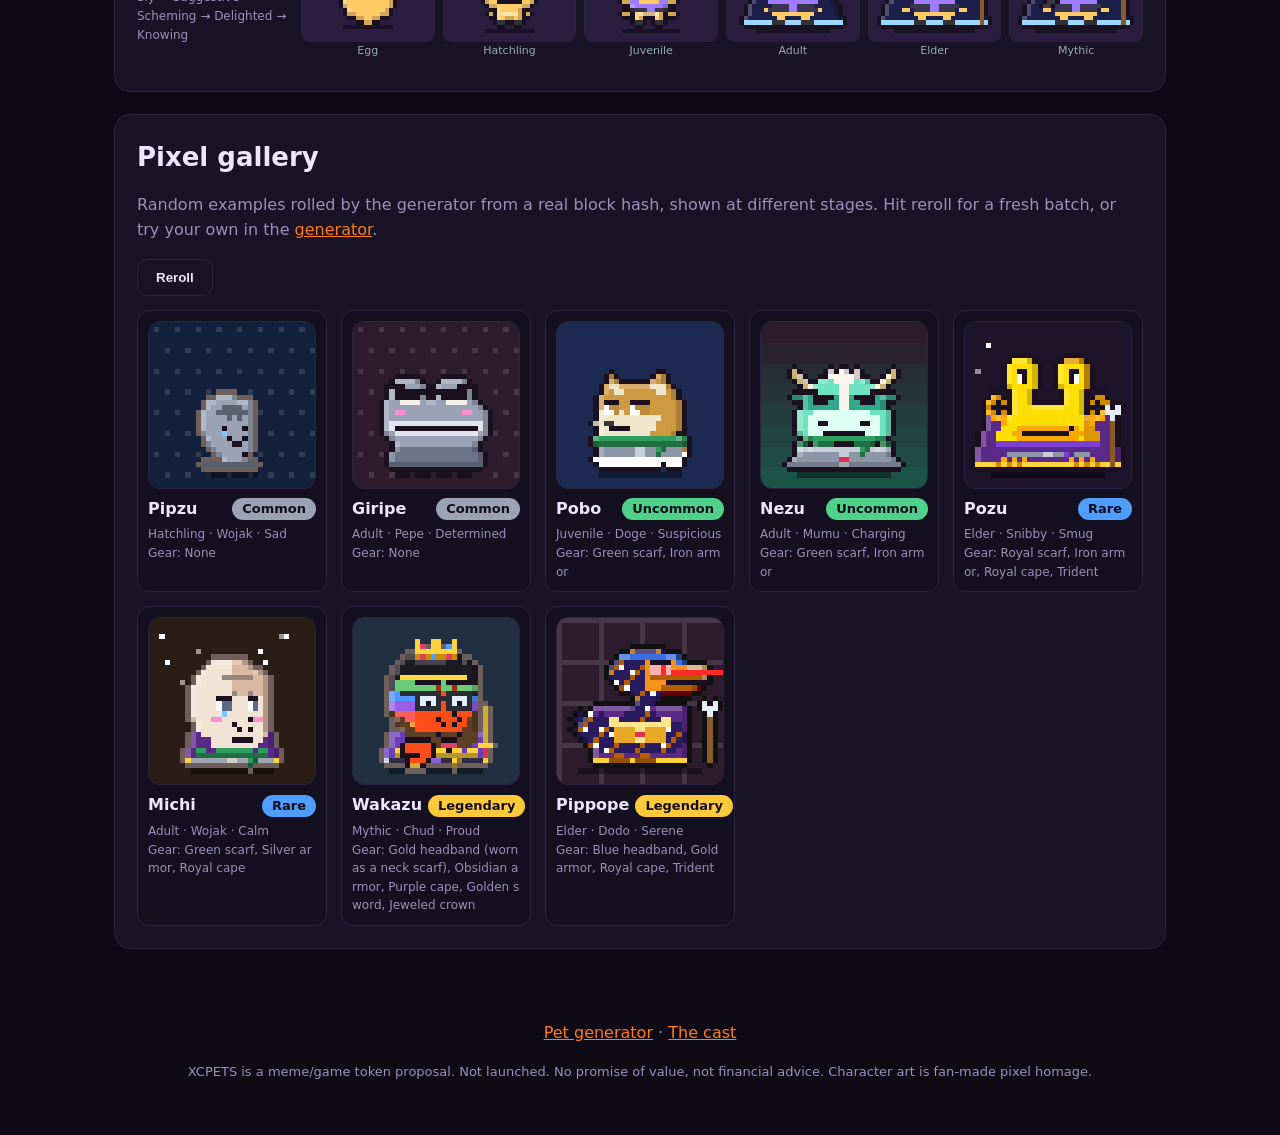
==== commit 0bc59fbb: "Play demo (phase 1, play money): hatch, feed, evolve; custom domain xcpets.fun" ====
--- a/index.html
+++ b/index.html
@@ -16,7 +16,7 @@
 <header class="nav">
   <a class="brand" href="#top"><img src="img/logo.png" alt="XCPETS logo: a pixel Pepe pet" width="28" height="28"> XCPETS</a>
   <nav>
-    <a href="#how">How it works</a><a href="#cast">The cast</a><a href="#gallery">Gallery</a><a href="generator.html">Generator</a>
+    <a href="#how">How it works</a><a href="#cast">The cast</a><a href="#gallery">Gallery</a><a href="generator.html">Generator</a><a href="play.html">Play</a>
   </nav>
 </header>
 
@@ -29,6 +29,7 @@
       <p class="lede">Twelve pixel meme characters: Pepe, Wojak, Chud, Bobo, Mumu, Snibby, Dodo, KEVIN, Peepo, Sarutobi, Doge and Lenny. Every pet is derived from a block hash (plus a pet id), so anyone can re-derive any pet and get exactly the same pixels.</p>
       <div class="cta">
         <a class="btn" href="generator.html">Open the generator</a>
+        <a class="btn ghost" href="play.html">Play the demo</a>
         <a class="btn ghost" href="#cast">Meet the cast</a>
       </div>
       <p class="muted small">A Counterparty meme/game token proposal. Not launched: nothing to buy here.</p>
